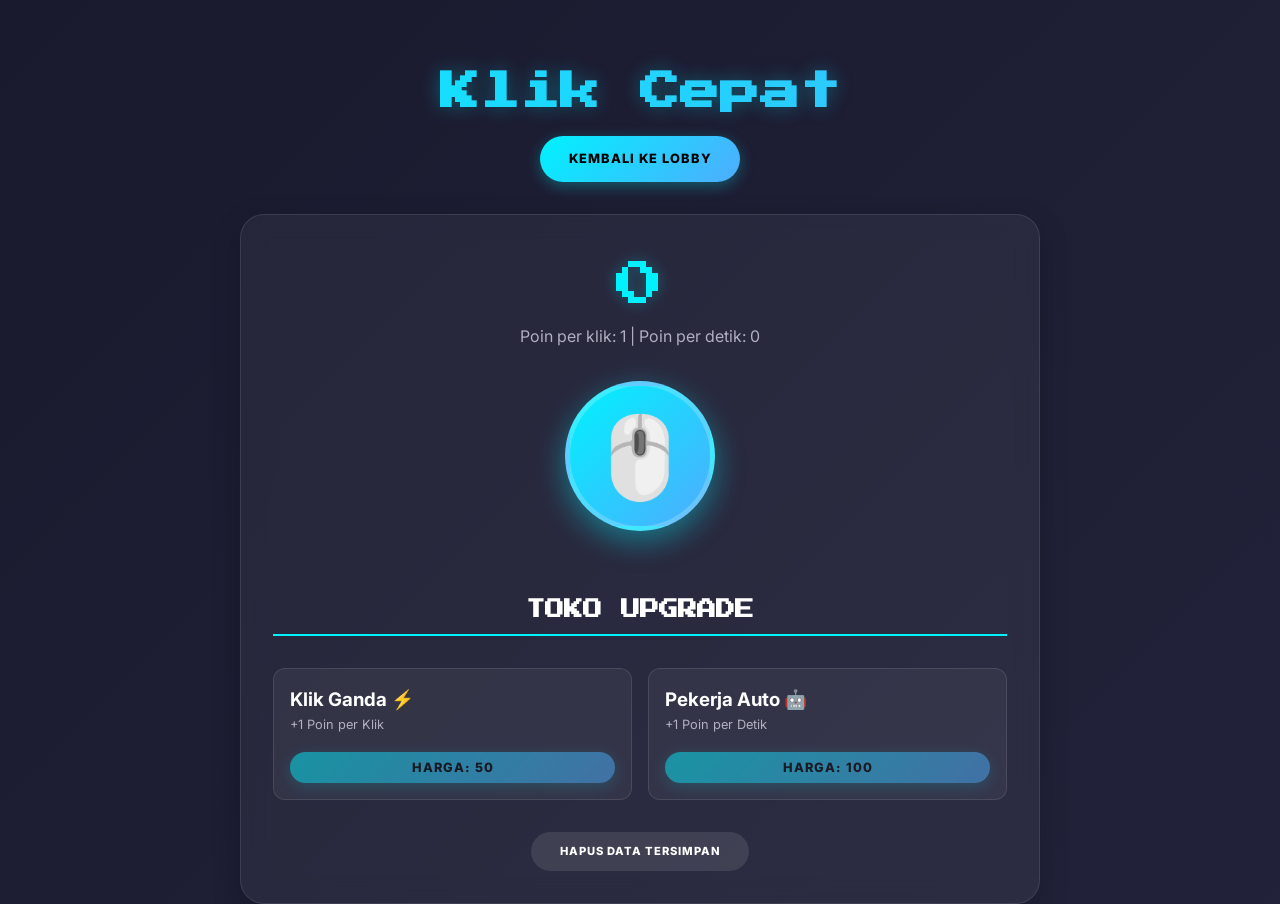
==== games/clicker.html @ a2095654 "Initial commit" ====
<!DOCTYPE html>
<html lang="id" data-theme="dark">
<head>
  <meta charset="UTF-8">
  <meta name="viewport" content="width=device-width, initial-scale=1.0">
  <title>Klik Cepat (Clicker) - Arcade Hub</title>
  <link rel="stylesheet" href="../style.css">
  <style>
    .click-btn {
      width: 150px;
      height: 150px;
      border-radius: 50%;
      font-size: 5rem;
      background: linear-gradient(135deg, var(--color-accent), var(--color-accent-2));
      border: 5px solid rgba(255,255,255,0.2);
      cursor: pointer;
      box-shadow: 0 10px 30px rgba(0, 242, 254, 0.4);
      transition: transform 0.1s;
      display: flex;
      align-items: center;
      justify-content: center;
      margin: 2rem auto;
      user-select: none;
    }
    .click-btn:active {
      transform: scale(0.9);
      box-shadow: 0 5px 15px rgba(0, 242, 254, 0.4);
    }
    .score-display {
      font-size: 3rem;
      font-family: var(--font-title);
      color: var(--color-accent);
      text-shadow: 0 0 15px rgba(0, 242, 254, 0.3);
    }
    .shop {
      display: grid;
      grid-template-columns: repeat(auto-fit, minmax(200px, 1fr));
      gap: 1rem;
      margin-top: 2rem;
      text-align: left;
    }
    .upgrade-item {
      background: rgba(255,255,255,0.05);
      padding: 1rem;
      border-radius: 12px;
      border: 1px solid var(--card-border);
      display: flex;
      flex-direction: column;
      justify-content: space-between;
    }
    .upgrade-item button {
      margin-top: 1rem;
      width: 100%;
    }
    .flying-text {
      position: absolute;
      font-weight: bold;
      color: white;
      pointer-events: none;
      animation: floatUp 1s ease-out forwards;
    }
    @keyframes floatUp {
      0% { opacity: 1; transform: translateY(0) scale(1); }
      100% { opacity: 0; transform: translateY(-50px) scale(1.5); }
    }
  </style>
</head>
<body>
  <header class="header">
    <h1 class="title">Klik Cepat</h1>
    <a href="../index.html" class="btn" style="font-size: 0.8rem;">KEMBALI KE LOBBY</a>
  </header>
  <main class="game-container">
    <div class="score-display" id="score">0</div>
    <p style="color: var(--color-text-dim);">Poin per klik: <span id="ppc-display">1</span> | Poin per detik: <span id="pps-display">0</span></p>
    
    <div style="position: relative; display: inline-block;">
      <div class="click-btn" id="click-btn">🖱️</div>
    </div>
    
    <h2 style="margin-top: 2rem; font-family: var(--font-title); font-size: 1.2rem; border-bottom: 2px solid var(--color-accent); padding-bottom: 0.5rem;">TOKO UPGRADE</h2>
    <div class="shop">
      <div class="upgrade-item">
        <div>
          <h3>Klik Ganda ⚡</h3>
          <p style="font-size: 0.8rem; color: var(--color-text-dim);">+1 Poin per Klik</p>
        </div>
        <button class="btn" id="btn-upgrade-click" style="padding: 0.5rem; font-size: 0.8rem;">Harga: <span id="cost-click">50</span></button>
      </div>
      <div class="upgrade-item">
        <div>
          <h3>Pekerja Auto 🤖</h3>
          <p style="font-size: 0.8rem; color: var(--color-text-dim);">+1 Poin per Detik</p>
        </div>
        <button class="btn" id="btn-upgrade-auto" style="padding: 0.5rem; font-size: 0.8rem;">Harga: <span id="cost-auto">100</span></button>
      </div>
    </div>
    
    <button class="btn mt-2" id="reset-btn" style="background: rgba(255,255,255,0.1); color: #fff; box-shadow: none; font-size:0.7rem;">Hapus Data Tersimpan</button>
  </main>
  <script src="../script.js"></script>
  <script src="clicker.js"></script>
</body>
</html>
---- style.css ----
/* arcadegameweb/style.css - Premium Dynamic Arcade Theme */

@import url('https://fonts.googleapis.com/css2?family=Inter:wght@400;600;800&family=Press+Start+2P&display=swap');

:root {
  --color-bg-1: #0f0c29;
  --color-bg-2: #302b63;
  --color-bg-3: #24243e;
  --color-accent: #00f2fe;
  --color-accent-2: #4facfe;
  --color-text: #ffffff;
  --color-text-dim: #b0b0c0;
  --card-bg: rgba(255, 255, 255, 0.05);
  --card-border: rgba(255, 255, 255, 0.1);
  --font-body: 'Inter', sans-serif;
  --font-title: 'Press Start 2P', cursive;
  --radius: 24px;
}

* {
  box-sizing: border-box;
  margin: 0;
  padding: 0;
}

/* Animated Background */
@keyframes gradientBG {
  0% { background-position: 0% 50%; }
  50% { background-position: 100% 50%; }
  100% { background-position: 0% 50%; }
}

html, body {
  min-height: 100%;
  background: linear-gradient(-45deg, var(--color-bg-1), var(--color-bg-2), var(--color-bg-3), #1a1a2e);
  background-size: 400% 400%;
  animation: gradientBG 15s ease infinite;
  color: var(--color-text);
  font-family: var(--font-body);
  line-height: 1.6;
  overflow-x: hidden;
}

/* Header & Typography */
.header {
  text-align: center;
  padding: 4rem 1rem 2rem;
  position: relative;
}

.header::after {
  content: '';
  position: absolute;
  top: 0; left: 50%;
  transform: translateX(-50%);
  width: 150px;
  height: 150px;
  background: var(--color-accent);
  filter: blur(100px);
  z-index: -1;
  opacity: 0.5;
}

.title {
  font-family: var(--font-title);
  font-size: 2.5rem;
  background: linear-gradient(to right, var(--color-accent), var(--color-accent-2));
  -webkit-background-clip: text;
  -webkit-text-fill-color: transparent;
  text-shadow: 0 0 20px rgba(0, 242, 254, 0.3);
  margin-bottom: 1rem;
  line-height: 1.4;
}

.subtitle {
  font-size: 1.1rem;
  color: var(--color-text-dim);
  font-weight: 400;
  letter-spacing: 0.5px;
}

/* Dashboard Grid */
.dashboard {
  max-width: 1200px;
  margin: 0 auto;
  padding: 2rem;
}

.games-grid {
  display: grid;
  grid-template-columns: repeat(auto-fill, minmax(280px, 1fr));
  gap: 2rem;
}

/* Game Card - Glassmorphism & Hover FX */
.game-card {
  display: flex;
  flex-direction: column;
  align-items: center;
  background: var(--card-bg);
  backdrop-filter: blur(12px);
  -webkit-backdrop-filter: blur(12px);
  border: 1px solid var(--card-border);
  border-radius: var(--radius);
  padding: 2.5rem 1.5rem;
  text-decoration: none;
  color: inherit;
  position: relative;
  overflow: hidden;
  transition: all 0.4s cubic-bezier(0.175, 0.885, 0.32, 1.275);
  box-shadow: 0 10px 30px rgba(0, 0, 0, 0.2);
  z-index: 1;
}

/* Card Gradient Overlay */
.game-card::before {
  content: "";
  position: absolute;
  top: 0; left: 0; right: 0; bottom: 0;
  background: linear-gradient(135deg, rgba(0, 242, 254, 0.2), rgba(0,0,0,0));
  z-index: -1;
  opacity: 0;
  transition: opacity 0.4s ease;
}

/* Hover States */
.game-card:hover, .game-card:focus {
  transform: translateY(-12px) scale(1.02);
  box-shadow: 0 20px 40px rgba(0, 242, 254, 0.25);
  border-color: rgba(0, 242, 254, 0.4);
  outline: none;
}

.game-card:hover::before {
  opacity: 1;
}

/* Card Icons */
.card-icon {
  font-size: 4rem;
  margin-bottom: 1.5rem;
  display: inline-block;
  transition: transform 0.4s cubic-bezier(0.175, 0.885, 0.32, 1.275);
  filter: drop-shadow(0 4px 10px rgba(0,0,0,0.3));
}

.game-card:hover .card-icon {
  transform: scale(1.2) rotate(5deg);
}

/* Card Text */
.card-content {
  text-align: center;
}

.card-content h2 {
  font-family: var(--font-title);
  font-size: 1.1rem;
  margin-bottom: 0.8rem;
  color: #fff;
  line-height: 1.4;
  text-transform: uppercase;
  letter-spacing: 1px;
}

.card-content p {
  font-size: 0.95rem;
  color: var(--color-text-dim);
  font-weight: 400;
}

/* Footer */
.footer {
  text-align: center;
  padding: 3rem 1rem;
  font-size: 0.9rem;
  color: var(--color-text-dim);
  font-weight: 600;
}

/* Responsive */
@media (max-width: 768px) {
  .title { font-size: 1.8rem; }
  .games-grid { grid-template-columns: repeat(auto-fill, minmax(240px, 1fr)); gap: 1.5rem; padding: 1rem; }
  .game-card { padding: 2rem 1rem; }
}

@media (max-width: 480px) {
  .title { font-size: 1.4rem; }
  .card-icon { font-size: 3rem; }
}

/* Buttons for game pages */
.btn {
  display: inline-block;
  padding: 0.8rem 1.8rem;
  background: linear-gradient(135deg, var(--color-accent), var(--color-accent-2));
  color: #000;
  border: none;
  border-radius: 50px;
  font-weight: 800;
  font-family: var(--font-body);
  font-size: 1rem;
  cursor: pointer;
  transition: all 0.3s ease;
  box-shadow: 0 4px 15px rgba(0, 242, 254, 0.3);
  text-decoration: none;
  text-transform: uppercase;
  letter-spacing: 1px;
}

.btn:hover, .btn:focus {
  transform: translateY(-3px);
  box-shadow: 0 8px 25px rgba(0, 242, 254, 0.5);
  outline: none;
}

/* Overlay / Modal */
.overlay {
  position: fixed;
  inset: 0;
  background: rgba(0,0,0,0.85);
  backdrop-filter: blur(5px);
  display: flex;
  flex-direction: column;
  align-items: center;
  justify-content: center;
  color: var(--color-text);
  font-size: 1.5rem;
  visibility: hidden;
  opacity: 0;
  transition: opacity 0.3s ease, visibility 0.3s ease;
  z-index: 1000;
  padding: 2rem;
  text-align: center;
}

.overlay.active {
  visibility: visible;
  opacity: 1;
}

.overlay-content {
  background: var(--card-bg);
  border: 1px solid var(--color-accent);
  padding: 3rem;
  border-radius: var(--radius);
  box-shadow: 0 0 30px rgba(0, 242, 254, 0.2);
  transform: scale(0.9);
  transition: transform 0.3s cubic-bezier(0.175, 0.885, 0.32, 1.275);
}

.overlay.active .overlay-content {
  transform: scale(1);
}

.overlay-content h2 {
  font-family: var(--font-title);
  font-size: 1.5rem;
  margin-bottom: 1rem;
  color: var(--color-accent);
}

.overlay-content p {
  margin-bottom: 2rem;
}

/* Common Game Container */
.game-container {
  max-width: 800px;
  margin: 0 auto;
  padding: 2rem;
  background: var(--card-bg);
  backdrop-filter: blur(12px);
  border: 1px solid var(--card-border);
  border-radius: var(--radius);
  box-shadow: 0 10px 30px rgba(0, 0, 0, 0.2);
  text-align: center;
}

/* Utilities */
.mb-1 { margin-bottom: 1rem; }
.mb-2 { margin-bottom: 2rem; }
.mt-1 { margin-top: 1rem; }
.mt-2 { margin-top: 2rem; }
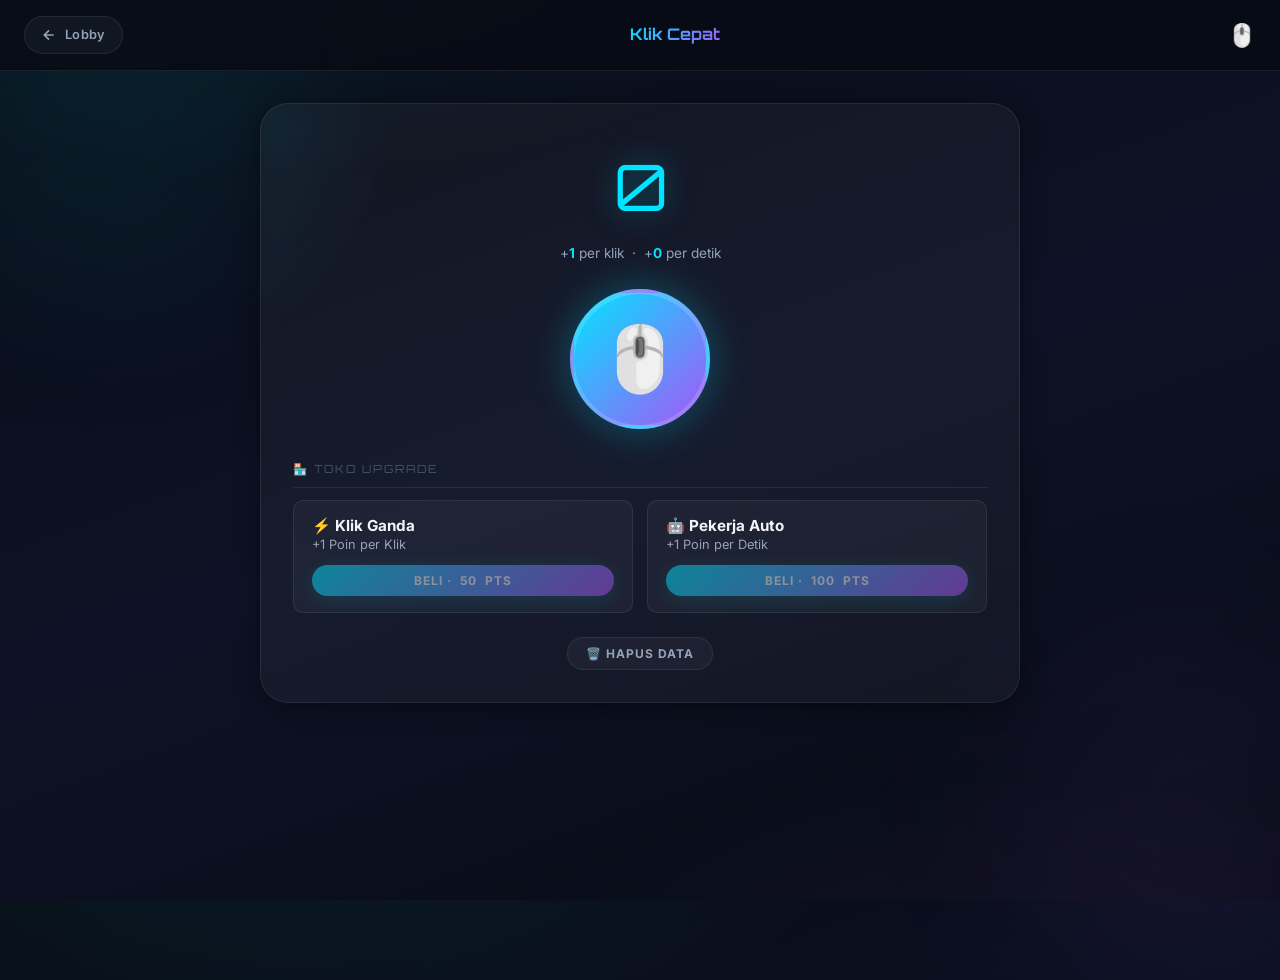
==== commit 3e3b5e74: "Fix Error" ====
--- a/games/clicker.html
+++ b/games/clicker.html
@@ -1,103 +1,165 @@
 <!DOCTYPE html>
-<html lang="id" data-theme="dark">
+<html lang="id">
 <head>
   <meta charset="UTF-8">
   <meta name="viewport" content="width=device-width, initial-scale=1.0">
-  <title>Klik Cepat (Clicker) - Arcade Hub</title>
+  <title>Klik Cepat (Clicker) — Arcade Hub</title>
+  <link rel="icon" href="../favicon.svg" type="image/svg+xml">
   <link rel="stylesheet" href="../style.css">
   <style>
-    .click-btn {
-      width: 150px;
-      height: 150px;
-      border-radius: 50%;
-      font-size: 5rem;
-      background: linear-gradient(135deg, var(--color-accent), var(--color-accent-2));
-      border: 5px solid rgba(255,255,255,0.2);
-      cursor: pointer;
-      box-shadow: 0 10px 30px rgba(0, 242, 254, 0.4);
-      transition: transform 0.1s;
-      display: flex;
+    .score-display {
+      font-size: clamp(2.5rem, 8vw, 4rem);
+      font-family: var(--font-title);
+      color: var(--cyan);
+      text-shadow: 0 0 30px rgba(0,229,255,0.35);
+      margin-bottom: 0.25rem;
+    }
+    .pps-row {
+      font-size: 0.85rem;
+      color: var(--color-text-dim);
+      margin-bottom: 1.5rem;
+    }
+    .pps-row span { color: var(--cyan); font-weight: 700; }
+
+    .click-btn-wrap {
+      position: relative;
+      display: inline-flex;
       align-items: center;
       justify-content: center;
-      margin: 2rem auto;
+      margin-bottom: 2rem;
+    }
+    .click-btn {
+      width: 140px; height: 140px;
+      border-radius: 50%;
+      font-size: 4rem;
+      background: linear-gradient(135deg, var(--cyan), var(--purple));
+      border: 4px solid rgba(255,255,255,0.15);
+      cursor: pointer;
+      box-shadow: 0 0 40px rgba(0,229,255,0.3), inset 0 1px 0 rgba(255,255,255,0.2);
+      transition: transform 0.1s, box-shadow 0.1s;
+      display: flex; align-items: center; justify-content: center;
       user-select: none;
+      position: relative;
     }
+    .click-btn:hover { box-shadow: 0 0 60px rgba(0,229,255,0.5), inset 0 1px 0 rgba(255,255,255,0.2); }
     .click-btn:active {
-      transform: scale(0.9);
-      box-shadow: 0 5px 15px rgba(0, 242, 254, 0.4);
+      transform: scale(0.88);
+      box-shadow: 0 0 20px rgba(0,229,255,0.2);
     }
-    .score-display {
-      font-size: 3rem;
+    /* Ripple ring */
+    .click-btn-wrap::before {
+      content:'';
+      position:absolute;
+      width:100%; height:100%;
+      border-radius:50%;
+      border: 2px solid rgba(0,229,255,0.3);
+      animation: ringPulse 2s ease-in-out infinite;
+    }
+    @keyframes ringPulse {
+      0%,100%{transform:scale(1);opacity:0.6}
+      50%{transform:scale(1.2);opacity:0}
+    }
+
+    .flying-text {
+      position: absolute;
+      font-weight: 800;
+      font-size: 1.3rem;
+      color: var(--cyan);
+      pointer-events: none;
+      animation: floatUp 0.9s ease-out forwards;
+      text-shadow: 0 0 10px rgba(0,229,255,0.5);
+      white-space: nowrap;
+    }
+    @keyframes floatUp {
+      0%  { opacity: 1;  transform: translateY(0) scale(1); }
+      100%{ opacity: 0;  transform: translateY(-60px) scale(1.4); }
+    }
+
+    .shop-title {
       font-family: var(--font-title);
-      color: var(--color-accent);
-      text-shadow: 0 0 15px rgba(0, 242, 254, 0.3);
+      font-size: 0.7rem;
+      letter-spacing: 2px;
+      color: var(--color-text-muted);
+      text-transform: uppercase;
+      text-align: left;
+      margin-bottom: 0.75rem;
+      padding-bottom: 0.5rem;
+      border-bottom: 1px solid var(--card-border);
     }
     .shop {
       display: grid;
-      grid-template-columns: repeat(auto-fit, minmax(200px, 1fr));
-      gap: 1rem;
-      margin-top: 2rem;
+      grid-template-columns: repeat(auto-fit, minmax(190px, 1fr));
+      gap: 0.875rem;
       text-align: left;
     }
     .upgrade-item {
-      background: rgba(255,255,255,0.05);
-      padding: 1rem;
-      border-radius: 12px;
+      background: rgba(255,255,255,0.04);
+      padding: 1rem 1.1rem;
+      border-radius: var(--radius-sm);
       border: 1px solid var(--card-border);
       display: flex;
       flex-direction: column;
       justify-content: space-between;
+      gap: 0.6rem;
+      transition: border-color 0.2s;
     }
-    .upgrade-item button {
-      margin-top: 1rem;
-      width: 100%;
-    }
-    .flying-text {
-      position: absolute;
-      font-weight: bold;
-      color: white;
-      pointer-events: none;
-      animation: floatUp 1s ease-out forwards;
-    }
-    @keyframes floatUp {
-      0% { opacity: 1; transform: translateY(0) scale(1); }
-      100% { opacity: 0; transform: translateY(-50px) scale(1.5); }
-    }
+    .upgrade-item:hover { border-color: rgba(0,229,255,0.25); }
+    .upgrade-item h3 { font-size: 0.95rem; font-weight: 700; }
+    .upgrade-item p  { font-size: 0.8rem; color: var(--color-text-dim); }
   </style>
 </head>
 <body>
-  <header class="header">
-    <h1 class="title">Klik Cepat</h1>
-    <a href="../index.html" class="btn" style="font-size: 0.8rem;">KEMBALI KE LOBBY</a>
+  <div class="orb orb-1" aria-hidden="true"></div>
+  <div class="orb orb-2" aria-hidden="true"></div>
+
+  <header class="game-header">
+    <a href="../index.html" class="back-btn">
+      <svg width="16" height="16" fill="none" stroke="currentColor" stroke-width="2.5" viewBox="0 0 24 24"><path d="M19 12H5M12 19l-7-7 7-7"/></svg>
+      Lobby
+    </a>
+    <span class="game-header-title">Klik Cepat</span>
+    <span class="game-header-icon">🖱️</span>
   </header>
+
   <main class="game-container">
     <div class="score-display" id="score">0</div>
-    <p style="color: var(--color-text-dim);">Poin per klik: <span id="ppc-display">1</span> | Poin per detik: <span id="pps-display">0</span></p>
-    
-    <div style="position: relative; display: inline-block;">
-      <div class="click-btn" id="click-btn">🖱️</div>
+    <div class="pps-row">
+      +<span id="ppc-display">1</span> per klik &nbsp;·&nbsp;
+      +<span id="pps-display">0</span> per detik
     </div>
-    
-    <h2 style="margin-top: 2rem; font-family: var(--font-title); font-size: 1.2rem; border-bottom: 2px solid var(--color-accent); padding-bottom: 0.5rem;">TOKO UPGRADE</h2>
-    <div class="shop">
-      <div class="upgrade-item">
-        <div>
-          <h3>Klik Ganda ⚡</h3>
-          <p style="font-size: 0.8rem; color: var(--color-text-dim);">+1 Poin per Klik</p>
+
+    <div class="click-btn-wrap">
+      <div class="click-btn" id="click-btn" role="button" tabindex="0" aria-label="Klik untuk mendapatkan poin">🖱️</div>
+    </div>
+
+    <div style="text-align:left; width:100%;">
+      <p class="shop-title">🏪 Toko Upgrade</p>
+      <div class="shop">
+        <div class="upgrade-item">
+          <div>
+            <h3>⚡ Klik Ganda</h3>
+            <p>+1 Poin per Klik</p>
+          </div>
+          <button class="btn btn-sm" id="btn-upgrade-click">
+            Beli · <span id="cost-click">50</span> pts
+          </button>
         </div>
-        <button class="btn" id="btn-upgrade-click" style="padding: 0.5rem; font-size: 0.8rem;">Harga: <span id="cost-click">50</span></button>
-      </div>
-      <div class="upgrade-item">
-        <div>
-          <h3>Pekerja Auto 🤖</h3>
-          <p style="font-size: 0.8rem; color: var(--color-text-dim);">+1 Poin per Detik</p>
+        <div class="upgrade-item">
+          <div>
+            <h3>🤖 Pekerja Auto</h3>
+            <p>+1 Poin per Detik</p>
+          </div>
+          <button class="btn btn-sm" id="btn-upgrade-auto">
+            Beli · <span id="cost-auto">100</span> pts
+          </button>
         </div>
-        <button class="btn" id="btn-upgrade-auto" style="padding: 0.5rem; font-size: 0.8rem;">Harga: <span id="cost-auto">100</span></button>
       </div>
     </div>
-    
-    <button class="btn mt-2" id="reset-btn" style="background: rgba(255,255,255,0.1); color: #fff; box-shadow: none; font-size:0.7rem;">Hapus Data Tersimpan</button>
+
+    <button class="btn btn-ghost btn-sm mt-2" id="reset-btn">🗑️ Hapus Data</button>
   </main>
+
+  <div id="toast-container"></div>
   <script src="../script.js"></script>
   <script src="clicker.js"></script>
 </body>
--- a/style.css
+++ b/style.css
@@ -1,235 +1,668 @@
-/* arcadegameweb/style.css - Premium Dynamic Arcade Theme */
-
-@import url('https://fonts.googleapis.com/css2?family=Inter:wght@400;600;800&family=Press+Start+2P&display=swap');
-
+/* ============================================================
+   arcadegameweb/style.css
+   Premium Neon Arcade Theme — v2.0
+   ============================================================ */
+
+@import url('https://fonts.googleapis.com/css2?family=Inter:wght@400;500;600;700;800&family=Orbitron:wght@700;900&display=swap');
+
+/* ─── Design Tokens ──────────────────────────────────────── */
 :root {
-  --color-bg-1: #0f0c29;
-  --color-bg-2: #302b63;
-  --color-bg-3: #24243e;
-  --color-accent: #00f2fe;
-  --color-accent-2: #4facfe;
-  --color-text: #ffffff;
-  --color-text-dim: #b0b0c0;
-  --card-bg: rgba(255, 255, 255, 0.05);
-  --card-border: rgba(255, 255, 255, 0.1);
-  --font-body: 'Inter', sans-serif;
-  --font-title: 'Press Start 2P', cursive;
-  --radius: 24px;
-}
-
-* {
+  /* Backgrounds */
+  --bg-base:      #080b14;
+  --bg-layer1:    #0d1226;
+  --bg-layer2:    #111827;
+  --bg-layer3:    #1a2235;
+
+  /* Accents */
+  --cyan:         #00e5ff;
+  --cyan-dim:     #00b8d9;
+  --purple:       #a855f7;
+  --purple-dim:   #7c3aed;
+  --pink:         #ec4899;
+  --green:        #22d3a5;
+  --yellow:       #fbbf24;
+  --red:          #f43f5e;
+  --orange:       #fb923c;
+
+  /* Aliases */
+  --color-accent:    var(--cyan);
+  --color-accent-2:  var(--purple);
+  --color-success:   var(--green);
+  --color-danger:    var(--red);
+  --color-warning:   var(--yellow);
+
+  /* Text */
+  --color-text:      #f1f5f9;
+  --color-text-dim:  #94a3b8;
+  --color-text-muted:#475569;
+
+  /* Glass / Card */
+  --card-bg:         rgba(255, 255, 255, 0.04);
+  --card-bg-hover:   rgba(255, 255, 255, 0.08);
+  --card-border:     rgba(255, 255, 255, 0.08);
+  --card-border-hover: rgba(0, 229, 255, 0.35);
+
+  /* Fonts */
+  --font-body:    'Inter', sans-serif;
+  --font-title:   'Orbitron', sans-serif;
+
+  /* Radii */
+  --radius-sm:    10px;
+  --radius:       18px;
+  --radius-lg:    28px;
+  --radius-pill:  999px;
+
+  /* Shadows */
+  --shadow-card:  0 4px 24px rgba(0, 0, 0, 0.4);
+  --shadow-glow:  0 0 30px rgba(0, 229, 255, 0.18);
+  --shadow-glow-purple: 0 0 30px rgba(168, 85, 247, 0.18);
+
+  /* Transitions */
+  --ease-bounce:  cubic-bezier(0.175, 0.885, 0.32, 1.275);
+  --ease-smooth:  cubic-bezier(0.4, 0, 0.2, 1);
+  --t-fast:       0.15s;
+  --t-normal:     0.3s;
+  --t-slow:       0.5s;
+}
+
+/* ─── Reset ──────────────────────────────────────────────── */
+*, *::before, *::after {
   box-sizing: border-box;
   margin: 0;
   padding: 0;
 }
 
-/* Animated Background */
-@keyframes gradientBG {
-  0% { background-position: 0% 50%; }
-  50% { background-position: 100% 50%; }
+/* ─── Scrollbar ──────────────────────────────────────────── */
+::-webkit-scrollbar { width: 6px; }
+::-webkit-scrollbar-track { background: var(--bg-base); }
+::-webkit-scrollbar-thumb {
+  background: var(--bg-layer3);
+  border-radius: var(--radius-pill);
+}
+::-webkit-scrollbar-thumb:hover { background: var(--cyan-dim); }
+
+/* ─── Animated Background ────────────────────────────────── */
+@keyframes gradientShift {
+  0%   { background-position: 0% 50%; }
+  50%  { background-position: 100% 50%; }
   100% { background-position: 0% 50%; }
 }
 
-html, body {
+@keyframes float {
+  0%, 100% { transform: translateY(0px); }
+  50%       { transform: translateY(-20px); }
+}
+
+@keyframes pulse-glow {
+  0%, 100% { opacity: 0.4; }
+  50%       { opacity: 0.7; }
+}
+
+@keyframes pageIn {
+  from { opacity: 0; transform: translateY(16px); }
+  to   { opacity: 1; transform: translateY(0); }
+}
+
+@keyframes fadeIn {
+  from { opacity: 0; }
+  to   { opacity: 1; }
+}
+
+@keyframes slideDown {
+  from { opacity: 0; transform: translateY(-12px); }
+  to   { opacity: 1; transform: translateY(0); }
+}
+
+@keyframes toastIn {
+  from { opacity: 0; transform: translateX(100%) scale(0.9); }
+  to   { opacity: 1; transform: translateX(0) scale(1); }
+}
+
+@keyframes toastOut {
+  from { opacity: 1; transform: translateX(0) scale(1); }
+  to   { opacity: 0; transform: translateX(120%) scale(0.9); }
+}
+
+@keyframes shimmer {
+  from { background-position: -200% center; }
+  to   { background-position: 200% center; }
+}
+
+/* ─── Base ───────────────────────────────────────────────── */
+html {
   min-height: 100%;
-  background: linear-gradient(-45deg, var(--color-bg-1), var(--color-bg-2), var(--color-bg-3), #1a1a2e);
-  background-size: 400% 400%;
-  animation: gradientBG 15s ease infinite;
+  font-size: 16px;
+  scroll-behavior: smooth;
+}
+
+body {
+  min-height: 100vh;
+  background-color: var(--bg-base);
+  background-image:
+    radial-gradient(ellipse 80% 50% at 20% -10%, rgba(0, 229, 255, 0.07) 0%, transparent 60%),
+    radial-gradient(ellipse 60% 40% at 80% 110%, rgba(168, 85, 247, 0.07) 0%, transparent 60%),
+    linear-gradient(160deg, var(--bg-base) 0%, var(--bg-layer1) 50%, var(--bg-base) 100%);
   color: var(--color-text);
   font-family: var(--font-body);
   line-height: 1.6;
   overflow-x: hidden;
-}
-
-/* Header & Typography */
+  animation: pageIn 0.5s var(--ease-smooth) both;
+}
+
+/* ─── Typography ─────────────────────────────────────────── */
+h1, h2, h3 { line-height: 1.2; }
+
+/* ─── Orb Decorations ────────────────────────────────────── */
+.orb {
+  position: fixed;
+  border-radius: 50%;
+  filter: blur(80px);
+  pointer-events: none;
+  z-index: 0;
+  animation: pulse-glow 4s ease-in-out infinite;
+}
+.orb-1 {
+  width: 400px; height: 400px;
+  background: rgba(0, 229, 255, 0.06);
+  top: -100px; left: -100px;
+}
+.orb-2 {
+  width: 350px; height: 350px;
+  background: rgba(168, 85, 247, 0.06);
+  bottom: -80px; right: -80px;
+  animation-delay: 2s;
+}
+
+/* ─── Header (Index) ─────────────────────────────────────── */
 .header {
   text-align: center;
-  padding: 4rem 1rem 2rem;
+  padding: 4.5rem 1.5rem 2rem;
   position: relative;
-}
-
-.header::after {
-  content: '';
-  position: absolute;
-  top: 0; left: 50%;
-  transform: translateX(-50%);
-  width: 150px;
-  height: 150px;
-  background: var(--color-accent);
-  filter: blur(100px);
-  z-index: -1;
-  opacity: 0.5;
+  z-index: 1;
+}
+
+.header-badge {
+  display: inline-flex;
+  align-items: center;
+  gap: 6px;
+  background: rgba(0, 229, 255, 0.1);
+  border: 1px solid rgba(0, 229, 255, 0.25);
+  color: var(--cyan);
+  padding: 5px 14px;
+  border-radius: var(--radius-pill);
+  font-size: 0.75rem;
+  font-weight: 600;
+  letter-spacing: 1px;
+  text-transform: uppercase;
+  margin-bottom: 1.25rem;
 }
 
 .title {
   font-family: var(--font-title);
-  font-size: 2.5rem;
-  background: linear-gradient(to right, var(--color-accent), var(--color-accent-2));
+  font-size: clamp(1.8rem, 5vw, 3rem);
+  font-weight: 900;
+  background: linear-gradient(135deg, var(--cyan) 0%, var(--purple) 60%, var(--pink) 100%);
   -webkit-background-clip: text;
   -webkit-text-fill-color: transparent;
-  text-shadow: 0 0 20px rgba(0, 242, 254, 0.3);
+  background-clip: text;
   margin-bottom: 1rem;
-  line-height: 1.4;
+  filter: drop-shadow(0 0 20px rgba(0, 229, 255, 0.2));
 }
 
 .subtitle {
-  font-size: 1.1rem;
+  font-size: clamp(0.95rem, 2.5vw, 1.1rem);
   color: var(--color-text-dim);
   font-weight: 400;
-  letter-spacing: 0.5px;
-}
-
-/* Dashboard Grid */
+  max-width: 480px;
+  margin: 0 auto;
+}
+
+/* Stats Bar */
+.stats-bar {
+  display: flex;
+  align-items: center;
+  justify-content: center;
+  gap: 2rem;
+  margin-top: 2.5rem;
+  padding: 0.85rem 2rem;
+  background: var(--card-bg);
+  border: 1px solid var(--card-border);
+  border-radius: var(--radius-pill);
+  width: fit-content;
+  margin-left: auto;
+  margin-right: auto;
+  backdrop-filter: blur(12px);
+}
+
+.stat-item {
+  display: flex;
+  align-items: center;
+  gap: 0.5rem;
+  font-size: 0.85rem;
+  color: var(--color-text-dim);
+}
+
+.stat-item strong {
+  color: var(--cyan);
+  font-weight: 700;
+}
+
+.stat-divider {
+  width: 1px;
+  height: 20px;
+  background: var(--card-border);
+}
+
+/* ─── Dashboard Grid ─────────────────────────────────────── */
 .dashboard {
-  max-width: 1200px;
+  max-width: 1280px;
   margin: 0 auto;
-  padding: 2rem;
+  padding: 1rem 1.5rem 4rem;
+  position: relative;
+  z-index: 1;
+}
+
+.section-label {
+  font-family: var(--font-title);
+  font-size: 0.7rem;
+  letter-spacing: 2px;
+  color: var(--color-text-muted);
+  text-transform: uppercase;
+  margin-bottom: 1.5rem;
+  display: flex;
+  align-items: center;
+  gap: 12px;
+}
+
+.section-label::after {
+  content: '';
+  flex: 1;
+  height: 1px;
+  background: var(--card-border);
 }
 
 .games-grid {
   display: grid;
-  grid-template-columns: repeat(auto-fill, minmax(280px, 1fr));
-  gap: 2rem;
-}
-
-/* Game Card - Glassmorphism & Hover FX */
+  grid-template-columns: repeat(auto-fill, minmax(270px, 1fr));
+  gap: 1.25rem;
+}
+
+/* ─── Game Card ──────────────────────────────────────────── */
 .game-card {
   display: flex;
   flex-direction: column;
-  align-items: center;
   background: var(--card-bg);
-  backdrop-filter: blur(12px);
-  -webkit-backdrop-filter: blur(12px);
+  backdrop-filter: blur(16px);
+  -webkit-backdrop-filter: blur(16px);
   border: 1px solid var(--card-border);
   border-radius: var(--radius);
-  padding: 2.5rem 1.5rem;
+  padding: 1.75rem 1.5rem;
   text-decoration: none;
   color: inherit;
   position: relative;
   overflow: hidden;
-  transition: all 0.4s cubic-bezier(0.175, 0.885, 0.32, 1.275);
-  box-shadow: 0 10px 30px rgba(0, 0, 0, 0.2);
+  transition:
+    transform var(--t-normal) var(--ease-bounce),
+    box-shadow var(--t-normal) var(--ease-smooth),
+    border-color var(--t-normal) var(--ease-smooth),
+    background var(--t-normal) var(--ease-smooth);
+  box-shadow: var(--shadow-card);
+  cursor: pointer;
+}
+
+/* Gradient shimmer on hover */
+.game-card::before {
+  content: '';
+  position: absolute;
+  inset: 0;
+  background: linear-gradient(135deg,
+    rgba(0, 229, 255, 0.08) 0%,
+    rgba(168, 85, 247, 0.06) 50%,
+    transparent 100%);
+  opacity: 0;
+  transition: opacity var(--t-normal) var(--ease-smooth);
+  z-index: 0;
+  border-radius: inherit;
+}
+
+/* Top accent line */
+.game-card::after {
+  content: '';
+  position: absolute;
+  top: 0; left: 0; right: 0;
+  height: 2px;
+  background: linear-gradient(90deg, var(--cyan), var(--purple));
+  opacity: 0;
+  transition: opacity var(--t-normal) var(--ease-smooth);
+  border-radius: var(--radius) var(--radius) 0 0;
+}
+
+.game-card:hover,
+.game-card:focus-visible {
+  transform: translateY(-8px) scale(1.015);
+  box-shadow: 0 20px 50px rgba(0, 0, 0, 0.45), var(--shadow-glow);
+  border-color: var(--card-border-hover);
+  background: var(--card-bg-hover);
+  outline: none;
+}
+
+.game-card:hover::before,
+.game-card:focus-visible::before { opacity: 1; }
+
+.game-card:hover::after,
+.game-card:focus-visible::after { opacity: 1; }
+
+.card-top {
+  display: flex;
+  align-items: flex-start;
+  justify-content: space-between;
+  margin-bottom: 1rem;
+  position: relative;
   z-index: 1;
 }
 
-/* Card Gradient Overlay */
-.game-card::before {
-  content: "";
-  position: absolute;
-  top: 0; left: 0; right: 0; bottom: 0;
-  background: linear-gradient(135deg, rgba(0, 242, 254, 0.2), rgba(0,0,0,0));
-  z-index: -1;
-  opacity: 0;
-  transition: opacity 0.4s ease;
-}
-
-/* Hover States */
-.game-card:hover, .game-card:focus {
-  transform: translateY(-12px) scale(1.02);
-  box-shadow: 0 20px 40px rgba(0, 242, 254, 0.25);
-  border-color: rgba(0, 242, 254, 0.4);
-  outline: none;
-}
-
-.game-card:hover::before {
-  opacity: 1;
-}
-
-/* Card Icons */
 .card-icon {
-  font-size: 4rem;
-  margin-bottom: 1.5rem;
-  display: inline-block;
-  transition: transform 0.4s cubic-bezier(0.175, 0.885, 0.32, 1.275);
-  filter: drop-shadow(0 4px 10px rgba(0,0,0,0.3));
-}
-
-.game-card:hover .card-icon {
-  transform: scale(1.2) rotate(5deg);
-}
-
-/* Card Text */
+  font-size: 2.6rem;
+  display: flex;
+  align-items: center;
+  justify-content: center;
+  width: 60px;
+  height: 60px;
+  background: rgba(255, 255, 255, 0.05);
+  border-radius: var(--radius-sm);
+  border: 1px solid var(--card-border);
+  transition: transform var(--t-normal) var(--ease-bounce);
+  flex-shrink: 0;
+}
+
+.game-card:hover .card-icon,
+.game-card:focus-visible .card-icon {
+  transform: scale(1.15) rotate(-6deg);
+}
+
+.card-tags {
+  display: flex;
+  flex-wrap: wrap;
+  gap: 5px;
+  justify-content: flex-end;
+}
+
+.tag {
+  font-size: 0.65rem;
+  font-weight: 600;
+  letter-spacing: 0.5px;
+  text-transform: uppercase;
+  padding: 3px 9px;
+  border-radius: var(--radius-pill);
+  border: 1px solid;
+}
+
+.tag-reflex  { color: var(--cyan);   border-color: rgba(0, 229, 255, 0.3);  background: rgba(0, 229, 255, 0.08); }
+.tag-puzzle  { color: var(--purple); border-color: rgba(168, 85, 247, 0.3); background: rgba(168, 85, 247, 0.08); }
+.tag-strategy{ color: var(--green);  border-color: rgba(34, 211, 165, 0.3); background: rgba(34, 211, 165, 0.08); }
+.tag-trivia  { color: var(--yellow); border-color: rgba(251, 191, 36, 0.3); background: rgba(251, 191, 36, 0.08); }
+.tag-idle    { color: var(--orange); border-color: rgba(251, 146, 60, 0.3); background: rgba(251, 146, 60, 0.08); }
+.tag-classic { color: var(--pink);   border-color: rgba(236, 72, 153, 0.3); background: rgba(236, 72, 153, 0.08); }
+
+.badge-hot {
+  font-size: 0.6rem;
+  font-weight: 700;
+  letter-spacing: 1px;
+  text-transform: uppercase;
+  padding: 3px 9px;
+  border-radius: var(--radius-pill);
+  background: linear-gradient(135deg, var(--red), var(--orange));
+  color: white;
+}
+
 .card-content {
-  text-align: center;
+  position: relative;
+  z-index: 1;
 }
 
 .card-content h2 {
   font-family: var(--font-title);
-  font-size: 1.1rem;
-  margin-bottom: 0.8rem;
-  color: #fff;
-  line-height: 1.4;
-  text-transform: uppercase;
-  letter-spacing: 1px;
+  font-size: 0.85rem;
+  font-weight: 700;
+  margin-bottom: 0.5rem;
+  color: var(--color-text);
+  letter-spacing: 0.5px;
 }
 
 .card-content p {
-  font-size: 0.95rem;
+  font-size: 0.875rem;
   color: var(--color-text-dim);
-  font-weight: 400;
-}
-
-/* Footer */
+  line-height: 1.5;
+}
+
+.card-footer {
+  display: flex;
+  align-items: center;
+  justify-content: space-between;
+  margin-top: 1.25rem;
+  padding-top: 1rem;
+  border-top: 1px solid var(--card-border);
+  position: relative;
+  z-index: 1;
+}
+
+.card-score {
+  font-size: 0.75rem;
+  color: var(--color-text-muted);
+}
+
+.card-score span {
+  color: var(--cyan);
+  font-weight: 700;
+}
+
+.card-arrow {
+  font-size: 1rem;
+  color: var(--color-text-muted);
+  transition: transform var(--t-normal) var(--ease-bounce), color var(--t-normal);
+}
+
+.game-card:hover .card-arrow { transform: translateX(4px); color: var(--cyan); }
+
+/* ─── Footer ─────────────────────────────────────────────── */
 .footer {
   text-align: center;
-  padding: 3rem 1rem;
-  font-size: 0.9rem;
+  padding: 2rem 1.5rem 3rem;
+  font-size: 0.85rem;
+  color: var(--color-text-muted);
+  position: relative;
+  z-index: 1;
+  border-top: 1px solid var(--card-border);
+}
+
+.footer a {
+  color: var(--cyan);
+  text-decoration: none;
+  transition: opacity var(--t-fast);
+}
+
+.footer a:hover { opacity: 0.7; }
+
+/* ─── Game Page Header ───────────────────────────────────── */
+.game-header {
+  display: flex;
+  align-items: center;
+  justify-content: space-between;
+  padding: 1rem 1.5rem;
+  position: sticky;
+  top: 0;
+  z-index: 100;
+  background: rgba(8, 11, 20, 0.85);
+  backdrop-filter: blur(20px);
+  -webkit-backdrop-filter: blur(20px);
+  border-bottom: 1px solid var(--card-border);
+}
+
+.back-btn {
+  display: inline-flex;
+  align-items: center;
+  gap: 8px;
+  padding: 8px 16px;
+  background: var(--card-bg);
+  border: 1px solid var(--card-border);
+  border-radius: var(--radius-pill);
   color: var(--color-text-dim);
+  font-family: var(--font-body);
+  font-size: 0.8rem;
   font-weight: 600;
-}
-
-/* Responsive */
-@media (max-width: 768px) {
-  .title { font-size: 1.8rem; }
-  .games-grid { grid-template-columns: repeat(auto-fill, minmax(240px, 1fr)); gap: 1.5rem; padding: 1rem; }
-  .game-card { padding: 2rem 1rem; }
-}
-
-@media (max-width: 480px) {
-  .title { font-size: 1.4rem; }
-  .card-icon { font-size: 3rem; }
-}
-
-/* Buttons for game pages */
+  text-decoration: none;
+  cursor: pointer;
+  transition: all var(--t-normal) var(--ease-smooth);
+  letter-spacing: 0.3px;
+}
+
+.back-btn:hover, .back-btn:focus-visible {
+  background: var(--card-bg-hover);
+  border-color: var(--card-border-hover);
+  color: var(--cyan);
+  transform: translateX(-3px);
+  outline: none;
+}
+
+.back-btn svg { flex-shrink: 0; }
+
+.game-header-title {
+  font-family: var(--font-title);
+  font-size: clamp(0.8rem, 2vw, 1rem);
+  font-weight: 700;
+  background: linear-gradient(135deg, var(--cyan), var(--purple));
+  -webkit-background-clip: text;
+  -webkit-text-fill-color: transparent;
+  background-clip: text;
+}
+
+.game-header-icon {
+  font-size: 1.4rem;
+}
+
+/* ─── Game Container ─────────────────────────────────────── */
+.game-container {
+  max-width: 760px;
+  margin: 2rem auto;
+  padding: 2rem;
+  background: var(--card-bg);
+  backdrop-filter: blur(16px);
+  -webkit-backdrop-filter: blur(16px);
+  border: 1px solid var(--card-border);
+  border-radius: var(--radius-lg);
+  box-shadow: var(--shadow-card);
+  text-align: center;
+  position: relative;
+  z-index: 1;
+  animation: pageIn 0.45s var(--ease-smooth) both;
+}
+
+/* ─── Buttons ────────────────────────────────────────────── */
 .btn {
-  display: inline-block;
-  padding: 0.8rem 1.8rem;
-  background: linear-gradient(135deg, var(--color-accent), var(--color-accent-2));
-  color: #000;
+  display: inline-flex;
+  align-items: center;
+  justify-content: center;
+  gap: 8px;
+  padding: 0.75rem 1.75rem;
+  background: linear-gradient(135deg, var(--cyan) 0%, var(--purple) 100%);
+  color: #fff;
   border: none;
-  border-radius: 50px;
-  font-weight: 800;
+  border-radius: var(--radius-pill);
+  font-weight: 700;
   font-family: var(--font-body);
-  font-size: 1rem;
+  font-size: 0.875rem;
   cursor: pointer;
-  transition: all 0.3s ease;
-  box-shadow: 0 4px 15px rgba(0, 242, 254, 0.3);
+  transition: all var(--t-normal) var(--ease-smooth);
+  box-shadow: 0 4px 20px rgba(0, 229, 255, 0.25);
   text-decoration: none;
   text-transform: uppercase;
   letter-spacing: 1px;
-}
-
-.btn:hover, .btn:focus {
-  transform: translateY(-3px);
-  box-shadow: 0 8px 25px rgba(0, 242, 254, 0.5);
+  position: relative;
+  overflow: hidden;
+}
+
+.btn::before {
+  content: '';
+  position: absolute;
+  inset: 0;
+  background: rgba(255, 255, 255, 0.1);
+  opacity: 0;
+  transition: opacity var(--t-fast);
+}
+
+.btn:hover::before { opacity: 1; }
+
+.btn:hover, .btn:focus-visible {
+  transform: translateY(-2px);
+  box-shadow: 0 8px 30px rgba(0, 229, 255, 0.4);
   outline: none;
 }
 
-/* Overlay / Modal */
+.btn:active { transform: translateY(0) scale(0.98); }
+
+.btn-danger {
+  background: linear-gradient(135deg, var(--red) 0%, var(--orange) 100%);
+  box-shadow: 0 4px 20px rgba(244, 63, 94, 0.25);
+}
+
+.btn-ghost {
+  background: var(--card-bg);
+  border: 1px solid var(--card-border);
+  color: var(--color-text-dim);
+  box-shadow: none;
+}
+
+.btn-ghost:hover, .btn-ghost:focus-visible {
+  background: var(--card-bg-hover);
+  border-color: var(--card-border-hover);
+  color: var(--cyan);
+  box-shadow: none;
+}
+
+.btn-sm {
+  padding: 0.5rem 1.1rem;
+  font-size: 0.75rem;
+}
+
+/* ─── Game Input ─────────────────────────────────────────── */
+.game-input {
+  padding: 12px 18px;
+  border-radius: var(--radius-sm);
+  font-size: 1.1rem;
+  background: rgba(255, 255, 255, 0.05);
+  border: 2px solid var(--card-border);
+  color: var(--color-text);
+  outline: none;
+  transition: all var(--t-normal) var(--ease-smooth);
+  font-family: var(--font-body);
+  text-align: center;
+  width: 140px;
+}
+
+.game-input:focus {
+  border-color: var(--cyan);
+  background: rgba(0, 229, 255, 0.05);
+  box-shadow: 0 0 0 3px rgba(0, 229, 255, 0.15);
+}
+
+input[type=number]::-webkit-inner-spin-button,
+input[type=number]::-webkit-outer-spin-button { -webkit-appearance: none; }
+
+/* ─── Overlay / Modal ────────────────────────────────────── */
 .overlay {
   position: fixed;
   inset: 0;
-  background: rgba(0,0,0,0.85);
-  backdrop-filter: blur(5px);
+  background: rgba(0, 0, 0, 0.75);
+  backdrop-filter: blur(8px);
   display: flex;
   flex-direction: column;
   align-items: center;
   justify-content: center;
   color: var(--color-text);
-  font-size: 1.5rem;
   visibility: hidden;
   opacity: 0;
-  transition: opacity 0.3s ease, visibility 0.3s ease;
+  transition: opacity var(--t-normal) var(--ease-smooth),
+              visibility var(--t-normal) var(--ease-smooth);
   z-index: 1000;
   padding: 2rem;
   text-align: center;
@@ -241,45 +674,164 @@
 }
 
 .overlay-content {
-  background: var(--card-bg);
-  border: 1px solid var(--color-accent);
-  padding: 3rem;
-  border-radius: var(--radius);
-  box-shadow: 0 0 30px rgba(0, 242, 254, 0.2);
-  transform: scale(0.9);
-  transition: transform 0.3s cubic-bezier(0.175, 0.885, 0.32, 1.275);
+  background: var(--bg-layer2);
+  border: 1px solid var(--card-border-hover);
+  padding: 2.5rem 2rem;
+  border-radius: var(--radius-lg);
+  box-shadow: 0 0 60px rgba(0, 229, 255, 0.12), var(--shadow-card);
+  transform: scale(0.88) translateY(16px);
+  transition: transform var(--t-slow) var(--ease-bounce),
+              opacity var(--t-normal) var(--ease-smooth);
+  max-width: 400px;
+  width: 100%;
+  opacity: 0;
 }
 
 .overlay.active .overlay-content {
-  transform: scale(1);
+  transform: scale(1) translateY(0);
+  opacity: 1;
 }
 
 .overlay-content h2 {
   font-family: var(--font-title);
-  font-size: 1.5rem;
-  margin-bottom: 1rem;
-  color: var(--color-accent);
+  font-size: 1.3rem;
+  margin-bottom: 0.75rem;
+  background: linear-gradient(135deg, var(--cyan), var(--purple));
+  -webkit-background-clip: text;
+  -webkit-text-fill-color: transparent;
+  background-clip: text;
 }
 
 .overlay-content p {
-  margin-bottom: 2rem;
-}
-
-/* Common Game Container */
-.game-container {
-  max-width: 800px;
-  margin: 0 auto;
-  padding: 2rem;
-  background: var(--card-bg);
-  backdrop-filter: blur(12px);
+  margin-bottom: 1.75rem;
+  color: var(--color-text-dim);
+  line-height: 1.7;
+  white-space: pre-line;
+}
+
+/* ─── Toast Notification ─────────────────────────────────── */
+#toast-container {
+  position: fixed;
+  top: 1.25rem;
+  right: 1.25rem;
+  z-index: 2000;
+  display: flex;
+  flex-direction: column;
+  gap: 10px;
+  pointer-events: none;
+}
+
+.toast {
+  display: flex;
+  align-items: center;
+  gap: 10px;
+  padding: 12px 18px;
+  border-radius: var(--radius-sm);
+  background: var(--bg-layer2);
   border: 1px solid var(--card-border);
-  border-radius: var(--radius);
-  box-shadow: 0 10px 30px rgba(0, 0, 0, 0.2);
-  text-align: center;
-}
-
-/* Utilities */
-.mb-1 { margin-bottom: 1rem; }
-.mb-2 { margin-bottom: 2rem; }
-.mt-1 { margin-top: 1rem; }
-.mt-2 { margin-top: 2rem; }
+  color: var(--color-text);
+  font-size: 0.875rem;
+  font-weight: 500;
+  box-shadow: var(--shadow-card);
+  animation: toastIn 0.35s var(--ease-bounce) forwards;
+  pointer-events: auto;
+  max-width: 320px;
+}
+
+.toast.leaving {
+  animation: toastOut 0.3s var(--ease-smooth) forwards;
+}
+
+.toast-icon { font-size: 1.1rem; flex-shrink: 0; }
+.toast-success { border-color: rgba(34, 211, 165, 0.35); }
+.toast-danger  { border-color: rgba(244, 63, 94, 0.35);  }
+.toast-info    { border-color: rgba(0, 229, 255, 0.35);  }
+
+/* ─── Stat Chip (in-game) ────────────────────────────────── */
+.stat-chip {
+  display: inline-flex;
+  flex-direction: column;
+  align-items: center;
+  background: rgba(255,255,255,0.04);
+  border: 1px solid var(--card-border);
+  border-radius: var(--radius-sm);
+  padding: 0.6rem 1.2rem;
+  min-width: 80px;
+}
+
+.stat-chip-label {
+  font-size: 0.65rem;
+  text-transform: uppercase;
+  letter-spacing: 1px;
+  color: var(--color-text-muted);
+  font-weight: 600;
+  margin-bottom: 4px;
+}
+
+.stat-chip-value {
+  font-family: var(--font-title);
+  font-size: 1.3rem;
+  color: var(--cyan);
+  font-weight: 700;
+}
+
+/* ─── Utility Classes ────────────────────────────────────── */
+.mb-1 { margin-bottom: 0.75rem; }
+.mb-2 { margin-bottom: 1.5rem; }
+.mb-3 { margin-bottom: 2.25rem; }
+.mt-1 { margin-top: 0.75rem; }
+.mt-2 { margin-top: 1.5rem; }
+.mt-3 { margin-top: 2.25rem; }
+.text-dim   { color: var(--color-text-dim); }
+.text-muted { color: var(--color-text-muted); }
+.text-accent{ color: var(--cyan); }
+.text-center{ text-align: center; }
+.flex-center { display: flex; align-items: center; justify-content: center; gap: 1rem; }
+
+/* ─── Progress Bar & Game Helper Styles ──────────────────── */
+.progress-bar-wrap {
+  background: var(--bg-layer3);
+  border-radius: var(--radius-pill);
+  height: 6px;
+  margin-bottom: 1.5rem;
+  overflow: hidden;
+  border: 1px solid rgba(255,255,255,0.03);
+}
+.progress-bar {
+  height: 100%;
+  background: linear-gradient(90deg, var(--cyan), var(--purple));
+  border-radius: var(--radius-pill);
+  transition: width 0.4s var(--ease-smooth);
+  width: 0;
+}
+.reaction-hint {
+  display: block;
+  font-size: 0.85rem;
+  font-weight: 400;
+  opacity: 0.75;
+  margin-top: 0.5rem;
+}
+
+/* ─── Responsive ─────────────────────────────────────────── */
+@media (max-width: 768px) {
+  .header { padding: 3rem 1rem 1.5rem; }
+  .dashboard { padding: 1rem 1rem 3rem; }
+  .games-grid {
+    grid-template-columns: repeat(auto-fill, minmax(220px, 1fr));
+    gap: 1rem;
+  }
+  .game-container { margin: 1rem; padding: 1.5rem 1.25rem; }
+  .stats-bar { gap: 1rem; padding: 0.75rem 1.25rem; }
+}
+
+@media (max-width: 480px) {
+  .games-grid { grid-template-columns: 1fr 1fr; gap: 0.75rem; }
+  .game-card { padding: 1.25rem 1rem; }
+  .card-icon { font-size: 2rem; width: 48px; height: 48px; }
+  .card-content h2 { font-size: 0.75rem; }
+  .card-content p { font-size: 0.8rem; }
+  .card-footer { display: none; }
+  .stats-bar { flex-wrap: wrap; gap: 0.5rem; }
+  .stat-divider { display: none; }
+  .game-container { margin: 0.75rem; padding: 1.25rem 1rem; }
+}
